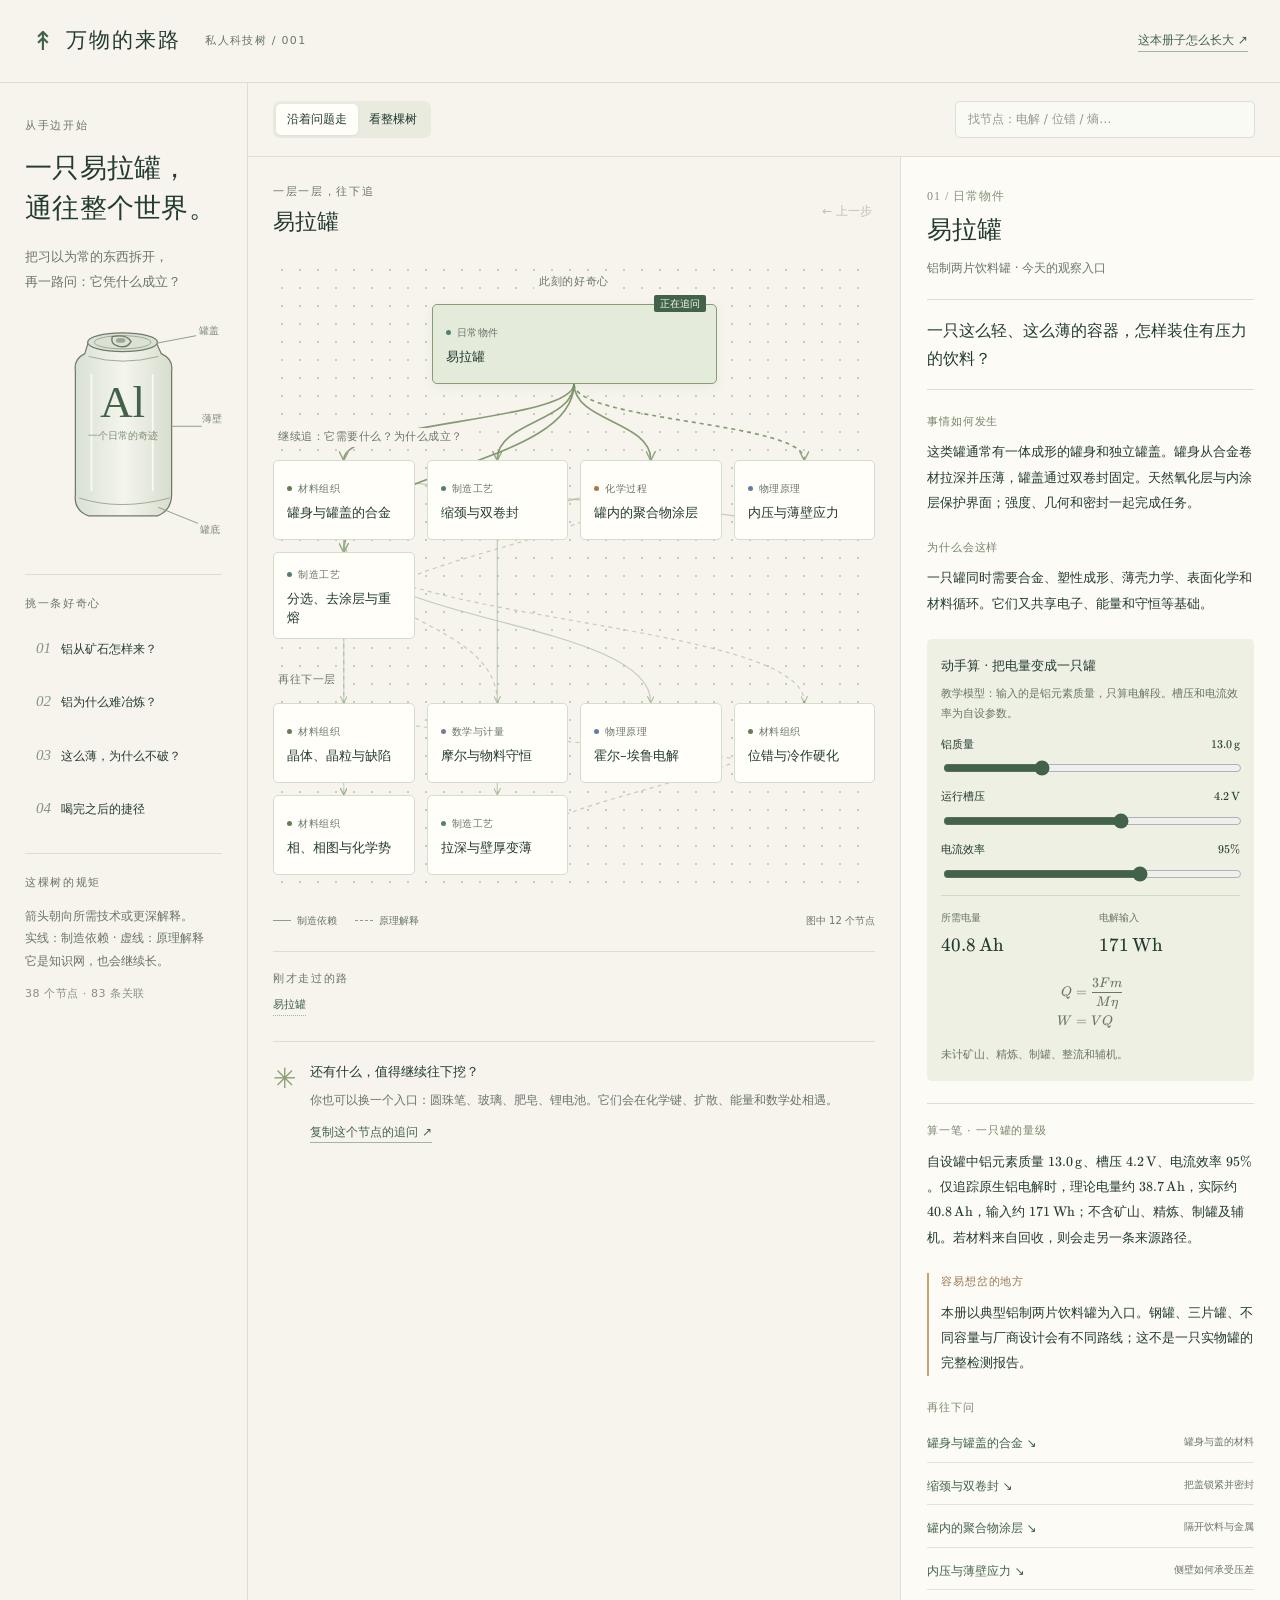
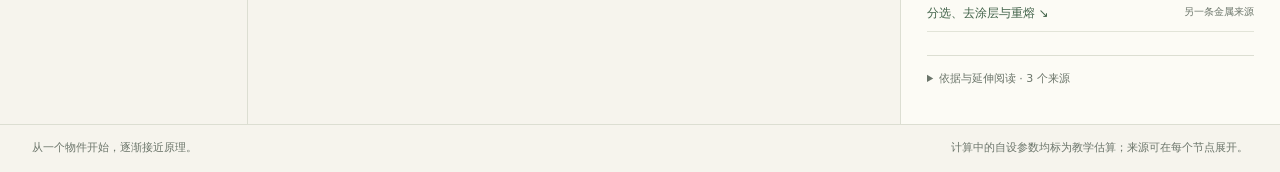
==== index.html @ 83f5f7fc "init" ====
<!doctype html>
<html lang="zh-CN">
<head>
  <meta charset="utf-8">
  <meta name="viewport" content="width=device-width, initial-scale=1">
  <meta name="description" content="从易拉罐一路追问到矿物、材料、能量和数学的私人科技树。">
  <title>万物的来路 · 易拉罐</title>
  <link rel="stylesheet" href="vendor/katex/katex.min.css">
  <link rel="stylesheet" href="style.css?v=latex-1">
  <script defer src="vendor/katex/katex.min.js"></script>
  <script defer src="vendor/katex/contrib/mhchem.min.js"></script>
  <script defer src="vendor/katex/contrib/auto-render.min.js"></script>
  <script defer src="knowledge.js?v=latex-1"></script>
  <script defer src="app.js?v=latex-1"></script>
</head>
<body>
  <header class="masthead">
    <div><span class="brand-mark" aria-hidden="true">↟</span><span class="brand">万物的来路</span><span class="edition">私人科技树 / 001</span></div>
    <a href="README.md" target="_blank" class="text-link">这本册子怎么长大 ↗</a>
  </header>
  <main class="workspace">
    <aside class="rail">
      <p class="eyebrow">从手边开始</p>
      <h1>一只易拉罐，<br>通往整个世界。</h1>
      <p class="intro">把习以为常的东西拆开，<br>再一路问：它凭什么成立？</p>
      <div class="specimen">
        <svg viewBox="0 0 230 245" role="img" aria-label="铝制易拉罐示意：罐盖、变薄罐壁和一体罐底">
          <defs><linearGradient id="metal" x1="0" x2="1"><stop offset="0" stop-color="#d9e0d4"/><stop offset=".5" stop-color="#f4f5ed"/><stop offset="1" stop-color="#d7ddcf"/></linearGradient></defs>
          <path d="M64 59 Q62 47 74 41 L78 28 L149 28 L155 41 Q168 47 166 59 L166 190 Q166 207 151 213 L78 213 Q62 207 64 190Z" fill="url(#metal)" stroke="#6f7b69" stroke-width="1.3"/>
          <ellipse cx="114" cy="29" rx="37" ry="10" fill="#dbe1d5" stroke="#6f7b69" stroke-width="1.3"/>
          <ellipse cx="114" cy="29" rx="30" ry="7" fill="none" stroke="#9ca693"/>
          <path d="M103 23 Q118 20 123 28 Q119 36 109 33 Q101 31 103 23Z" fill="none" stroke="#6f7b69" stroke-width="1.5"/>
          <ellipse cx="112" cy="27" rx="5" ry="2.5" fill="#9ca693"/>
          <path d="M68 194 Q111 208 164 194 M78 44 Q114 54 152 44" fill="none" stroke="#9ca693"/>
          <path d="M81 63 L81 187 M146 63 L146 187" stroke="#f8f9f1" stroke-width="2"/>
          <text x="114" y="108" text-anchor="middle" class="can-word">Al</text>
          <text x="114" y="131" text-anchor="middle" class="can-caption">一个日常的奇迹</text>
          <path d="M150 30 L192 22 M165 118 L198 118 M152 204 L194 221" stroke="#8e9788" stroke-width="1"/>
          <text x="195" y="20" class="can-label">罐盖</text><text x="198" y="113" class="can-label">薄壁</text><text x="196" y="231" class="can-label">罐底</text>
        </svg>
      </div>
      <div class="rail-section"><p class="eyebrow">挑一条好奇心</p><nav id="routes" aria-label="探索路径"></nav></div>
      <div class="rail-section"><p class="eyebrow">这棵树的规矩</p><p class="small">箭头朝向所需技术或更深解释。<br>实线：制造依赖 · 虚线：原理解释<br>它是知识网，也会继续长。</p><div class="tree-count" id="tree-count"></div></div>
    </aside>
    <section class="exploration" aria-label="知识图与节点内容">
      <div class="explore-bar">
        <div class="view-switch" role="group" aria-label="图的范围"><button type="button" id="focus-view" aria-pressed="true">沿着问题走</button><button type="button" id="atlas-view" aria-pressed="false">看整棵树</button></div>
        <div class="search-wrap"><label class="sr-only" for="search">找一个节点</label><input id="search" type="search" placeholder="找节点：电解 / 位错 / 熵…" autocomplete="off"><div id="search-results" hidden></div></div>
      </div>
      <div class="content-split">
        <div class="map-panel">
          <div class="map-title"><div><p class="eyebrow" id="map-kicker">一层一层，往下追</p><h2 id="map-title">易拉罐的来路</h2></div><button type="button" class="quiet-button" id="back" disabled>← 上一步</button></div>
          <div class="graph-scroll"><div id="graph"><svg id="edges" aria-hidden="true"></svg><div id="node-layout"></div></div></div>
          <div class="map-foot"><span><i class="key-line"></i>制造依赖</span><span><i class="key-line dashed"></i>原理解释</span><span id="map-count"></span></div>
          <div class="trail-panel"><p class="eyebrow">刚才走过的路</p><div id="trail"></div></div>
          <div class="question-seed"><span class="seed-symbol" aria-hidden="true">✳</span><div><p>还有什么，值得继续往下挖？</p><p class="small" id="frontier-text">比如：赤泥怎样处理？涂层如何固化？拉环为什么能沿刻痕打开？</p><button type="button" class="text-link" id="copy-question">复制这个节点的追问 ↗</button></div></div>
        </div>
        <article id="detail" class="detail-panel" aria-label="选中节点的原理与计算" aria-live="polite"></article>
      </div>
    </section>
  </main>
  <footer>从一个物件开始，逐渐接近原理。 <span>计算中的自设参数均标为教学估算；来源可在每个节点展开。</span></footer>
</body>
</html>
---- style.css ----
:root{color-scheme:light;--paper:#f6f4ed;--ink:#243b31;--secondary:#6b756a;--line:#dcded2;--surface:#fffef9;--green:#42634a;--orange:#ba5d35;--chemistry:#aa7942;--materials:#687b54;--making:#537f78;--physics:#637da5;--energy:#b06f39;--math:#8b729b}
*{box-sizing:border-box}body{margin:0;background:var(--paper);color:var(--ink);font:14px/1.7 "Microsoft YaHei","PingFang SC",system-ui,sans-serif}button,input{font:inherit}button,a,input{ -webkit-tap-highlight-color:transparent}button{cursor:pointer;color:inherit}button:focus-visible,a:focus-visible,input:focus-visible{outline:2px solid var(--orange);outline-offset:4px}button{border:0}a{color:inherit}button:disabled{opacity:.4;cursor:default}[hidden]{display:none!important}h1,h2,h3,p{margin:0}h1,h2,.brand{font-family:"Noto Serif SC","Songti SC",SimSun,serif}h1{font-size:27px;font-weight:400;line-height:1.5;letter-spacing:.01em}h2{font-size:22px;font-weight:400;line-height:1.6}h3{font-size:15px;font-weight:500}.masthead{display:flex;align-items:center;justify-content:space-between;padding:19px 32px;border-bottom:1px solid var(--line);gap:15px}.masthead>div{display:flex;align-items:center;gap:12px}.brand-mark{font-size:26px;color:var(--green)}.brand{font-size:21px;letter-spacing:.1em}.edition{font-size:11px;color:var(--secondary);margin-left:12px;letter-spacing:.12em}.text-link{background:none;padding:0;text-decoration:none;color:var(--green);font-size:12px;border-bottom:1px solid #a5b3a2;width:fit-content}.workspace{display:grid;grid-template-columns:248px minmax(0,1fr);min-height:calc(100vh - 112px)}.rail{padding:34px 25px;border-right:1px solid var(--line)}.eyebrow{font-size:11px;letter-spacing:.15em;color:var(--secondary);margin-bottom:12px}.intro{color:var(--secondary);font-size:13px;margin-top:16px;line-height:1.9}.specimen{margin:14px -10px 18px}.specimen svg{display:block;width:100%;height:245px}.can-word{fill:var(--green);font:48px Georgia,serif}.can-caption{fill:#7f8d77;font:11px "Microsoft YaHei",sans-serif}.can-label{fill:#7f8977;font:11px "Microsoft YaHei",sans-serif}.rail-section{border-top:1px solid var(--line);padding-top:20px;margin-top:21px}#routes{display:flex;flex-direction:column;gap:8px}#routes button{display:block;text-align:left;background:transparent;padding:9px 10px;border-radius:5px;width:100%;border:1px solid transparent;font-size:12px}#routes button.active{background:#e4e9dc;border-color:#d2dac9}#routes button:hover{background:#eaece1}.route-index{font-family:Georgia,serif;font-style:italic;color:#889480;margin-right:10px;font-size:15px}.small{font-size:12px;line-height:1.9;color:var(--secondary)}.tree-count{font-size:11px;color:#899080;letter-spacing:.05em;margin-top:12px}.exploration{min-width:0}.explore-bar{display:flex;align-items:center;justify-content:space-between;gap:18px;padding:18px 25px;border-bottom:1px solid var(--line)}.view-switch{display:flex;padding:3px;background:#e9ebdf;border-radius:7px;white-space:nowrap}.view-switch button{background:transparent;padding:5px 11px;font-size:12px;border-radius:5px}.view-switch button[aria-pressed=true]{background:var(--surface);box-shadow:0 1px 3px #243b3110}.search-wrap{position:relative;width:min(300px,50%)}#search{width:100%;border:1px solid var(--line);border-radius:5px;background:#fafaf4;padding:7px 12px;color:var(--ink);font-size:12px}#search::placeholder{color:#94998d}#search-results{position:absolute;top:44px;right:0;left:0;background:var(--surface);border:1px solid var(--line);padding:6px;z-index:4;box-shadow:0 6px 24px #243b3115;border-radius:5px;max-height:330px;overflow:auto}#search-results button{display:block;text-align:left;width:100%;padding:7px;background:transparent;border-radius:3px;font-size:12px}#search-results button:hover{background:#e9ecdf}.content-split{display:grid;grid-template-columns:minmax(0,1fr) 380px;align-items:start}.map-panel{padding:26px 25px;min-width:0}.map-title{display:flex;justify-content:space-between;align-items:center;gap:12px;margin-bottom:22px}.map-title .eyebrow{margin-bottom:3px}.quiet-button{background:transparent;color:var(--secondary);font-size:12px;padding:3px;white-space:nowrap}.graph-scroll{overflow-x:auto}#graph{position:relative;min-height:480px;padding:4px 0 22px;background-image:radial-gradient(#c6cdba 1px,transparent 1px);background-size:18px 18px}#edges{position:absolute;inset:0;width:100%;height:100%;pointer-events:none;overflow:visible}#node-layout{position:relative;z-index:1}.graph-band{margin:0 0 44px}.band-label{display:block;color:var(--secondary);font-size:11px;letter-spacing:.05em;margin-bottom:13px;background:var(--paper);width:fit-content;padding:0 5px}.band-nodes{display:grid;grid-template-columns:repeat(auto-fit,minmax(140px,1fr));gap:12px;align-items:stretch}.graph-node{position:relative;background:var(--surface);border:1px solid #d5ddcc;border-radius:5px;min-height:80px;padding:13px 13px 10px;text-align:left;max-width:100%;transition:background .15s,border-color .15s}.graph-node:hover{border-color:#8da283;background:#f4f7ec}.graph-node .node-kind{display:flex;gap:6px;align-items:center;font-size:10px;color:var(--secondary);letter-spacing:.05em;margin-bottom:6px}.category-dot{display:inline-block;width:5px;height:5px;border-radius:50%;background:var(--category)}.graph-node strong{font-weight:500;font-size:13px;line-height:1.5;display:block;overflow-wrap:anywhere}.graph-node.selected{background:#e4ebdb;border-color:#879d74;box-shadow:0 3px 12px #45644810}.graph-node.selected:after{content:"正在追问";position:absolute;top:-10px;right:10px;background:var(--green);color:#fafcf4;font-size:10px;padding:0 6px;border-radius:2px}.current-band .band-nodes{max-width:285px;margin:0 auto}.current-band .band-label{text-align:center;margin:0 auto 12px}.current-band{margin-top:8px;margin-bottom:44px}.next-band{margin-bottom:32px}.graph-band:last-child{margin-bottom:0}.atlas-grid{display:grid;grid-template-columns:repeat(3,minmax(140px,1fr));gap:22px 12px}.atlas-column{display:flex;flex-direction:column;gap:10px}.atlas-column .band-label{margin:0}.atlas-column .graph-node{min-height:76px}#graph.atlas{min-width:500px}#graph.atlas .graph-node:not(.selected):not(.related){opacity:.53}.edge{fill:none;stroke:#adbba4;stroke-width:1.15;opacity:.7}.edge.explains{stroke-dasharray:4 4}.edge.highlight{stroke:#789165;stroke-width:1.65;opacity:.9}.edge.dim{opacity:.12}.map-foot{display:flex;gap:18px;flex-wrap:wrap;color:var(--secondary);font-size:10px;margin:15px 0 22px;align-items:center}.map-foot>span{display:flex;gap:6px;align-items:center}.map-foot>span:last-child{margin-left:auto}.key-line{height:1px;width:18px;border-top:1px solid #8f9f84;display:inline-block}.key-line.dashed{border-top-style:dashed}.trail-panel{padding-top:18px;border-top:1px solid var(--line)}.trail-panel .eyebrow{margin-bottom:8px}#trail{display:flex;flex-wrap:wrap;gap:6px;align-items:center;font-size:11px}#trail button{background:none;padding:0;color:var(--green);border-bottom:1px dotted #a3b499}#trail .trail-arrow{color:#9bA390}.question-seed{display:flex;gap:14px;margin-top:25px;padding:19px 0 4px;border-top:1px solid var(--line)}.seed-symbol{color:#8d9f75;font-size:28px;line-height:1.25}.question-seed p:first-child{font-size:13px;margin-bottom:6px}.question-seed .text-link{margin-top:10px}.detail-panel{border-left:1px solid var(--line);padding:27px 26px 35px;background:#fcfbf5;min-height:calc(100vh - 154px);min-width:0}.detail-number{font-family:Georgia,serif;font-size:12px;letter-spacing:.08em;color:#86917c}.detail-header{margin-bottom:20px}.detail-header h2{font-size:25px;margin:5px 0 8px;line-height:1.45}.detail-header .subtitle{font-size:12px;color:var(--secondary);line-height:1.9}.detail-question{font-size:16px;line-height:1.7;padding:17px 0;border-top:1px solid var(--line);border-bottom:1px solid var(--line);margin:17px 0 23px}.detail-section{margin-bottom:23px}.detail-section h3{font-size:11px;letter-spacing:.08em;color:#78856e;margin-bottom:8px}.detail-section p{font-size:13px;line-height:1.95;white-space:pre-line;overflow-wrap:anywhere}.equation{padding:13px 12px;background:#eeefe4;border-left:2px solid #93a580;margin-bottom:12px}.formula{font:14px/1.8 Consolas,"Microsoft YaHei",monospace;white-space:pre-wrap;overflow-wrap:anywhere;color:#354d35}.equation .terms{font-size:11px;color:#6b7862;line-height:1.9;margin-top:7px}.equation .scope{font-size:11px;color:#78856e;line-height:1.8;margin-top:6px;border-top:1px solid #d8ddce;padding-top:6px}.example-block{border-top:1px solid var(--line);padding-top:18px}.gotcha{border-left:2px solid #caa170;padding-left:12px}.gotcha h3{color:#9a7652}.deps{display:flex;flex-direction:column;gap:5px}.deps button{display:flex;justify-content:space-between;gap:8px;text-align:left;background:transparent;border-bottom:1px solid #e2e4d8;padding:8px 0;font-size:12px;color:var(--green)}.deps button span:last-child{font-size:10px;color:var(--secondary)}details.sources{font-size:11px;color:var(--secondary);border-top:1px solid var(--line);padding-top:14px}details summary{cursor:pointer}.sources ol{padding-left:19px;margin-bottom:0}.sources a{font-size:11px;text-decoration:none;border-bottom:1px dotted #a3b499}.sources li{margin:8px 0}.calc{background:#edf0e3;border-radius:5px;padding:16px 14px;margin:22px 0}.calc h3{font-size:13px;color:var(--ink);letter-spacing:0}.calc .calc-note{font-size:11px;color:var(--secondary);line-height:1.8;margin:7px 0 12px}.calc label{display:flex;justify-content:space-between;font-size:11px;margin-top:12px;gap:10px}.calc input[type=range]{width:100%;accent-color:var(--green);display:block;margin-top:6px}.calc output{font-variant-numeric:tabular-nums;color:var(--ink)}.calc-result{display:flex;gap:16px;flex-wrap:wrap;border-top:1px solid #d2dac6;margin-top:13px;padding-top:13px}.calc-result>div{flex:1;min-width:90px}.calc-result .label{display:block;font-size:10px;color:var(--secondary)}.calc-result output{font:22px/1.6 Georgia,serif}.calc-result small{font-size:10px;color:var(--secondary)}.calc-caption{margin-top:10px!important;font-size:11px!important;color:var(--secondary)}.sr-only{position:absolute;width:1px;height:1px;overflow:hidden;clip-path:inset(50%)}footer{border-top:1px solid var(--line);padding:14px 32px;font-size:11px;color:var(--secondary);display:flex;justify-content:space-between;gap:15px}
@media(min-width:1600px){.content-split{grid-template-columns:minmax(0,1fr) 430px}.rail{padding:36px}.workspace{grid-template-columns:280px minmax(0,1fr)}.map-panel{padding:30px 38px}.detail-panel{padding:30px 34px}.atlas-grid{grid-template-columns:repeat(4,minmax(140px,1fr))}}
@media(max-width:1180px){.workspace{grid-template-columns:218px minmax(0,1fr)}.rail{padding:28px 20px}h1{font-size:25px}.content-split{grid-template-columns:minmax(0,1fr) 340px}.map-panel{padding:23px 18px}.detail-panel{padding:24px 21px}.band-nodes{grid-template-columns:repeat(auto-fit,minmax(125px,1fr))}.atlas-grid{grid-template-columns:repeat(3,minmax(140px,1fr))}}
@media(max-width:1000px){.workspace{grid-template-columns:205px minmax(0,1fr)}.content-split{grid-template-columns:1fr}.detail-panel{border-left:0;border-top:1px solid var(--line);min-height:0}.graph-scroll{max-height:800px;overflow:auto}#graph{min-height:360px}.detail-header h2{font-size:26px}.specimen svg{height:205px}.rail h1{font-size:23px}.detail-panel{padding:26px}.detail-section p{font-size:14px}.edition{display:none}}
@media(max-width:650px){.masthead{padding:14px 18px}.masthead .text-link{font-size:11px}.brand{font-size:19px}.workspace{display:block}.rail{padding:21px 20px;border-right:0;border-bottom:1px solid var(--line)}.rail>h1{font-size:24px;line-height:1.5;max-width:70%}.rail>h1 br{display:none}.rail>.eyebrow{margin-bottom:6px}.rail .intro{margin-top:7px;max-width:70%;font-size:12px}.intro br{display:none}.specimen{position:absolute;top:81px;right:14px;width:102px;margin:0}.specimen svg{height:150px}.rail .rail-section{margin-top:17px;padding-top:15px}.rail .rail-section:last-child{display:none}.rail-section .eyebrow{margin-bottom:8px}#routes{flex-direction:row;overflow:auto;gap:7px}#routes button{width:auto;white-space:nowrap;padding:7px 10px;border:1px solid var(--line)}.route-index{display:none}.explore-bar{padding:13px 18px;flex-wrap:wrap;gap:12px}.search-wrap{width:100%}.view-switch{width:auto}.map-panel{padding:22px 18px}.map-title h2{font-size:20px}.band-nodes{grid-template-columns:repeat(2,minmax(0,1fr));gap:10px}.graph-node{min-height:82px;padding:12px 10px}.current-band .band-nodes{display:block;max-width:230px}.current-band .graph-node{width:100%}#graph.atlas{min-width:0}.atlas-grid{grid-template-columns:repeat(2,minmax(0,1fr))}.atlas-column .graph-node{min-height:82px}.map-foot{font-size:10px;gap:10px}footer{padding:16px 20px;display:block}footer span{display:block;margin-top:7px}.detail-panel{padding:25px 20px}.graph-scroll{max-height:none}.graph-band{margin-bottom:37px}.current-band{margin-bottom:37px}}
@media(prefers-reduced-motion:reduce){*{scroll-behavior:auto!important;transition:none!important}}
/* 公式保留真实的分数、上下标与积分结构；长式子在自身区域内横向滚动。 */
.formula { font-family: inherit; white-space: normal; overflow-x: auto; overflow-y: hidden; padding: 5px 0; }
.formula .katex-display { margin: .45em 0; text-align: left; }
.formula .katex-display > .katex { text-align: left; }
.detail-panel .katex { font-size: 1.08em; }
.terms .katex, .scope .katex { font-size: 1.15em; }
.calc-caption .katex-display { overflow-x: auto; overflow-y: hidden; margin: 12px 0; padding: 4px 0; }
.calc-result .katex { font-size: .85em; }
.detail-section p > .katex { display: inline-block; max-width: 100%; overflow-x: auto; overflow-y: hidden; vertical-align: middle; padding: 2px 0; }
.formula .katex { font-size: 1.12em; }
.calc-caption .katex { font-size: 1.3em; }
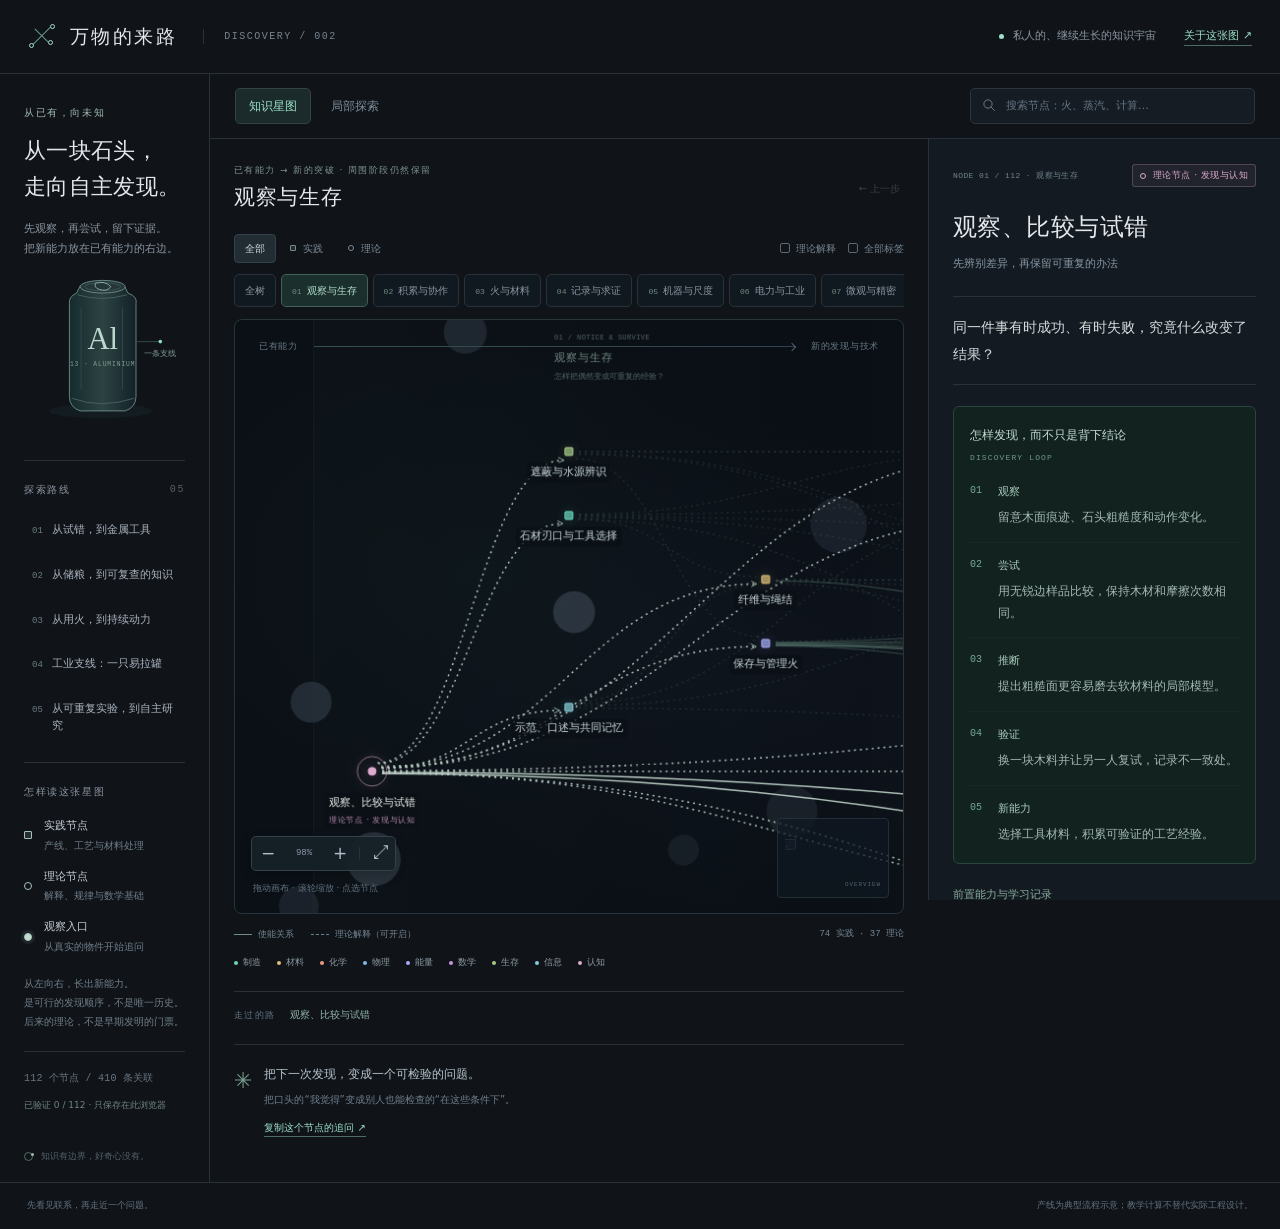
==== commit cca8f3e1: "Build forward discovery tree from primitive skills to autonomous research" ====
--- a/index.html
+++ b/index.html
@@ -3,62 +3,84 @@
 <head>
   <meta charset="utf-8">
   <meta name="viewport" content="width=device-width, initial-scale=1">
-  <meta name="description" content="从易拉罐一路追问到矿物、材料、能量和数学的私人科技树。">
-  <title>万物的来路 · 易拉罐</title>
+  <meta name="description" content="从原始工具出发，向右发展农业、制造、科学、电力、计算与智能。带前置能力和验证环节的可探索科技树。">
+  <meta name="theme-color" content="#101419">
+  <title>万物的来路 · 从石器到自主发现</title>
   <link rel="stylesheet" href="vendor/katex/katex.min.css">
-  <link rel="stylesheet" href="style.css?v=latex-1">
+  <link rel="stylesheet" href="style.css?v=atlas-2">
   <script defer src="vendor/katex/katex.min.js"></script>
   <script defer src="vendor/katex/contrib/mhchem.min.js"></script>
   <script defer src="vendor/katex/contrib/auto-render.min.js"></script>
-  <script defer src="knowledge.js?v=latex-1"></script>
-  <script defer src="app.js?v=latex-1"></script>
+  <script defer src="knowledge.js?v=atlas-2"></script>
+  <script defer src="app.js?v=atlas-2"></script>
 </head>
 <body>
   <header class="masthead">
-    <div><span class="brand-mark" aria-hidden="true">↟</span><span class="brand">万物的来路</span><span class="edition">私人科技树 / 001</span></div>
-    <a href="README.md" target="_blank" class="text-link">这本册子怎么长大 ↗</a>
+    <a class="brand-lockup" href="#observation-test" aria-label="万物的来路，回到观察与试验"><span class="brand-mark" aria-hidden="true"><i></i><i></i><i></i></span><span class="brand">万物的来路</span><span class="edition">DISCOVERY / 002</span></a>
+    <div class="masthead-right"><span class="local-note"><i></i> 私人的、继续生长的知识宇宙</span><a href="README.md" target="_blank" class="text-link">关于这张图 ↗</a></div>
   </header>
   <main class="workspace">
     <aside class="rail">
-      <p class="eyebrow">从手边开始</p>
-      <h1>一只易拉罐，<br>通往整个世界。</h1>
-      <p class="intro">把习以为常的东西拆开，<br>再一路问：它凭什么成立？</p>
-      <div class="specimen">
-        <svg viewBox="0 0 230 245" role="img" aria-label="铝制易拉罐示意：罐盖、变薄罐壁和一体罐底">
-          <defs><linearGradient id="metal" x1="0" x2="1"><stop offset="0" stop-color="#d9e0d4"/><stop offset=".5" stop-color="#f4f5ed"/><stop offset="1" stop-color="#d7ddcf"/></linearGradient></defs>
-          <path d="M64 59 Q62 47 74 41 L78 28 L149 28 L155 41 Q168 47 166 59 L166 190 Q166 207 151 213 L78 213 Q62 207 64 190Z" fill="url(#metal)" stroke="#6f7b69" stroke-width="1.3"/>
-          <ellipse cx="114" cy="29" rx="37" ry="10" fill="#dbe1d5" stroke="#6f7b69" stroke-width="1.3"/>
-          <ellipse cx="114" cy="29" rx="30" ry="7" fill="none" stroke="#9ca693"/>
-          <path d="M103 23 Q118 20 123 28 Q119 36 109 33 Q101 31 103 23Z" fill="none" stroke="#6f7b69" stroke-width="1.5"/>
-          <ellipse cx="112" cy="27" rx="5" ry="2.5" fill="#9ca693"/>
-          <path d="M68 194 Q111 208 164 194 M78 44 Q114 54 152 44" fill="none" stroke="#9ca693"/>
-          <path d="M81 63 L81 187 M146 63 L146 187" stroke="#f8f9f1" stroke-width="2"/>
-          <text x="114" y="108" text-anchor="middle" class="can-word">Al</text>
-          <text x="114" y="131" text-anchor="middle" class="can-caption">一个日常的奇迹</text>
-          <path d="M150 30 L192 22 M165 118 L198 118 M152 204 L194 221" stroke="#8e9788" stroke-width="1"/>
-          <text x="195" y="20" class="can-label">罐盖</text><text x="198" y="113" class="can-label">薄壁</text><text x="196" y="231" class="can-label">罐底</text>
+      <p class="eyebrow">从已有，向未知</p>
+      <h1>从一块石头，<br>走向自主发现。</h1>
+      <p class="intro">先观察，再尝试，留下证据。<br>把新能力放在已有能力的右边。</p>
+      <div class="specimen" aria-hidden="true">
+        <svg viewBox="0 0 190 190">
+          <defs><linearGradient id="metal" x1="0" x2="1"><stop offset="0" stop-color="#162b2d"/><stop offset=".5" stop-color="#2d4242"/><stop offset="1" stop-color="#122127"/></linearGradient></defs>
+          <ellipse cx="91" cy="161" rx="57" ry="8" fill="#65d8be" opacity=".04"/>
+          <path d="M56 42 Q55 34 64 30 L68 22 L117 22 L121 30 Q132 34 130 42 L130 145 Q130 157 118 161 L68 161 Q56 157 56 145Z" fill="url(#metal)" stroke="#7a9b96" stroke-width=".9"/>
+          <ellipse cx="93" cy="23" rx="25" ry="7" fill="#243638" stroke="#7a9b96" stroke-width=".9"/>
+          <ellipse cx="93" cy="23" rx="20" ry="4.5" fill="none" stroke="#496563" stroke-width=".7"/>
+          <path d="M85 19 Q96 16 102 23 Q98 29 89 26 Q83 24 85 19Z" fill="none" stroke="#90b4ac"/>
+          <path d="M59 147 Q91 159 128 147 M65 32 Q92 40 120 32" fill="none" stroke="#496563"/>
+          <path d="M69 46 L69 137 M115 46 L115 137" stroke="#5b7874" stroke-width=".7" opacity=".5"/>
+          <text x="93" y="92" text-anchor="middle" class="can-word">Al</text>
+          <text x="93" y="111" text-anchor="middle" class="can-caption">13 · ALUMINIUM</text>
+          <path d="M131 84 H155" stroke="#496563" stroke-width=".7"/><circle cx="157" cy="84" r="2" fill="#8ce3c4"/>
+          <text x="157" y="100" text-anchor="middle" class="can-label">一条支线</text>
         </svg>
       </div>
-      <div class="rail-section"><p class="eyebrow">挑一条好奇心</p><nav id="routes" aria-label="探索路径"></nav></div>
-      <div class="rail-section"><p class="eyebrow">这棵树的规矩</p><p class="small">箭头朝向所需技术或更深解释。<br>实线：制造依赖 · 虚线：原理解释<br>它是知识网，也会继续长。</p><div class="tree-count" id="tree-count"></div></div>
+      <div class="rail-section"><p class="eyebrow">探索路线 <span id="route-count"></span></p><nav id="routes" aria-label="探索路径"></nav></div>
+      <div class="rail-section reading-guide">
+        <p class="eyebrow">怎样读这张星图</p>
+        <div class="guide-item"><i class="legend-shape practice"></i><div><strong>实践节点</strong><span>产线、工艺与材料处理</span></div></div>
+        <div class="guide-item"><i class="legend-shape theory"></i><div><strong>理论节点</strong><span>解释、规律与数学基础</span></div></div>
+        <div class="guide-item"><i class="legend-shape object"></i><div><strong>观察入口</strong><span>从真实的物件开始追问</span></div></div>
+        <p class="small direction-note">从左向右，长出新能力。<br>是可行的发现顺序，不是唯一历史。<br>后来的理论，不是早期发明的门票。</p>
+      </div>
+      <div class="tree-count" id="tree-count"></div>
+      <div class="progress-count" id="progress-count"></div>
+      <div class="rail-bottom"><span class="tiny-orbit"></span><span>知识有边界，好奇心没有。</span></div>
     </aside>
-    <section class="exploration" aria-label="知识图与节点内容">
+    <section class="exploration" aria-label="知识星图与节点内容">
       <div class="explore-bar">
-        <div class="view-switch" role="group" aria-label="图的范围"><button type="button" id="focus-view" aria-pressed="true">沿着问题走</button><button type="button" id="atlas-view" aria-pressed="false">看整棵树</button></div>
-        <div class="search-wrap"><label class="sr-only" for="search">找一个节点</label><input id="search" type="search" placeholder="找节点：电解 / 位错 / 熵…" autocomplete="off"><div id="search-results" hidden></div></div>
+        <div class="view-switch" role="group" aria-label="图的范围"><button type="button" id="atlas-view" aria-pressed="true">知识星图</button><button type="button" id="focus-view" aria-pressed="false">局部探索</button></div>
+        <div class="search-wrap"><svg viewBox="0 0 20 20" aria-hidden="true"><circle cx="8" cy="8" r="5.5"/><path d="m12 12 5 5"/></svg><label class="sr-only" for="search">找一个节点</label><input id="search" type="search" placeholder="搜索节点：火、蒸汽、计算…" autocomplete="off"><div id="search-results" hidden></div></div>
       </div>
       <div class="content-split">
         <div class="map-panel">
-          <div class="map-title"><div><p class="eyebrow" id="map-kicker">一层一层，往下追</p><h2 id="map-title">易拉罐的来路</h2></div><button type="button" class="quiet-button" id="back" disabled>← 上一步</button></div>
-          <div class="graph-scroll"><div id="graph"><svg id="edges" aria-hidden="true"></svg><div id="node-layout"></div></div></div>
-          <div class="map-foot"><span><i class="key-line"></i>制造依赖</span><span><i class="key-line dashed"></i>原理解释</span><span id="map-count"></span></div>
-          <div class="trail-panel"><p class="eyebrow">刚才走过的路</p><div id="trail"></div></div>
-          <div class="question-seed"><span class="seed-symbol" aria-hidden="true">✳</span><div><p>还有什么，值得继续往下挖？</p><p class="small" id="frontier-text">比如：赤泥怎样处理？涂层如何固化？拉环为什么能沿刻痕打开？</p><button type="button" class="text-link" id="copy-question">复制这个节点的追问 ↗</button></div></div>
+          <div class="map-title"><div><p class="eyebrow" id="map-kicker">新能力向右展开</p><h2 id="map-title">从原始能力，到自主发现</h2></div><button type="button" class="quiet-button" id="back" disabled>← 上一步</button></div>
+          <div class="map-toolbar">
+            <div class="type-switch" role="group" aria-label="按节点性质高亮"><button data-filter="all" aria-pressed="true">全部</button><button data-filter="practice" aria-pressed="false"><i class="legend-shape practice"></i>实践</button><button data-filter="theory" aria-pressed="false"><i class="legend-shape theory"></i>理论</button></div>
+            <div class="map-toggles"><button class="label-toggle" id="toggle-explanations" aria-pressed="false">理论解释</button><button class="label-toggle" id="toggle-labels" aria-pressed="false">全部标签</button></div>
+          </div>
+          <nav id="stage-nav" class="stage-nav" aria-label="探索科技树的不同阶段"></nav>
+          <div id="graph" tabindex="0" aria-label="从左向右的知识星图，可拖动与缩放，使用 Tab 选择节点">
+            <div class="map-axis" aria-hidden="true"><span>已有能力</span><span class="axis-line"></span><span>新的发现与技术</span></div>
+            <div id="universe"><svg id="starfield" aria-hidden="true"></svg><div id="regions" aria-hidden="true"></div><svg id="edges" aria-hidden="true"></svg><div id="node-layout"></div></div>
+            <div class="canvas-hint" id="canvas-hint">拖动画布 · 滚轮缩放 · 点选节点</div>
+            <div class="map-controls" role="group" aria-label="星图缩放"><button id="zoom-out" aria-label="缩小">−</button><output id="zoom-value">100%</output><button id="zoom-in" aria-label="放大">+</button><span></span><button id="fit-map" aria-label="适配全图" title="适配全图">⤢</button></div>
+            <div class="minimap" aria-label="星图导航"><svg id="minimap" role="img" aria-label="全图位置预览"></svg><span>OVERVIEW</span></div>
+          </div>
+          <div class="map-foot"><span><i class="key-line"></i>使能关系</span><span><i class="key-line dashed"></i>理论解释（可开启）</span><span id="map-count"></span></div>
+          <div class="domain-legend" aria-label="颜色表示学科"><span style="--domain:var(--making)"><i></i>制造</span><span style="--domain:var(--materials)"><i></i>材料</span><span style="--domain:var(--chemistry)"><i></i>化学</span><span style="--domain:var(--physics)"><i></i>物理</span><span style="--domain:var(--energy)"><i></i>能量</span><span style="--domain:var(--math)"><i></i>数学</span><span style="--domain:var(--life)"><i></i>生存</span><span style="--domain:var(--information)"><i></i>信息</span><span style="--domain:var(--cognition)"><i></i>认知</span></div>
+          <div class="trail-panel"><p class="eyebrow">走过的路</p><div id="trail"></div></div>
+          <div class="question-seed"><span class="seed-symbol" aria-hidden="true">✳</span><div><p>把下一次发现，变成一个可检验的问题。</p><p class="small" id="frontier-text"></p><button type="button" class="text-link" id="copy-question">复制这个节点的追问 ↗</button></div></div>
         </div>
-        <article id="detail" class="detail-panel" aria-label="选中节点的原理与计算" aria-live="polite"></article>
+        <article id="detail" class="detail-panel" aria-label="选中节点的工艺或理论与计算" aria-live="polite"></article>
       </div>
     </section>
   </main>
-  <footer>从一个物件开始，逐渐接近原理。 <span>计算中的自设参数均标为教学估算；来源可在每个节点展开。</span></footer>
+  <footer><span>先看见联系，再走近一个问题。</span><span>产线为典型流程示意；教学计算不替代实际工程设计。</span></footer>
 </body>
 </html>
--- a/style.css
+++ b/style.css
@@ -1,18 +1,54 @@
-:root{color-scheme:light;--paper:#f6f4ed;--ink:#243b31;--secondary:#6b756a;--line:#dcded2;--surface:#fffef9;--green:#42634a;--orange:#ba5d35;--chemistry:#aa7942;--materials:#687b54;--making:#537f78;--physics:#637da5;--energy:#b06f39;--math:#8b729b}
-*{box-sizing:border-box}body{margin:0;background:var(--paper);color:var(--ink);font:14px/1.7 "Microsoft YaHei","PingFang SC",system-ui,sans-serif}button,input{font:inherit}button,a,input{ -webkit-tap-highlight-color:transparent}button{cursor:pointer;color:inherit}button:focus-visible,a:focus-visible,input:focus-visible{outline:2px solid var(--orange);outline-offset:4px}button{border:0}a{color:inherit}button:disabled{opacity:.4;cursor:default}[hidden]{display:none!important}h1,h2,h3,p{margin:0}h1,h2,.brand{font-family:"Noto Serif SC","Songti SC",SimSun,serif}h1{font-size:27px;font-weight:400;line-height:1.5;letter-spacing:.01em}h2{font-size:22px;font-weight:400;line-height:1.6}h3{font-size:15px;font-weight:500}.masthead{display:flex;align-items:center;justify-content:space-between;padding:19px 32px;border-bottom:1px solid var(--line);gap:15px}.masthead>div{display:flex;align-items:center;gap:12px}.brand-mark{font-size:26px;color:var(--green)}.brand{font-size:21px;letter-spacing:.1em}.edition{font-size:11px;color:var(--secondary);margin-left:12px;letter-spacing:.12em}.text-link{background:none;padding:0;text-decoration:none;color:var(--green);font-size:12px;border-bottom:1px solid #a5b3a2;width:fit-content}.workspace{display:grid;grid-template-columns:248px minmax(0,1fr);min-height:calc(100vh - 112px)}.rail{padding:34px 25px;border-right:1px solid var(--line)}.eyebrow{font-size:11px;letter-spacing:.15em;color:var(--secondary);margin-bottom:12px}.intro{color:var(--secondary);font-size:13px;margin-top:16px;line-height:1.9}.specimen{margin:14px -10px 18px}.specimen svg{display:block;width:100%;height:245px}.can-word{fill:var(--green);font:48px Georgia,serif}.can-caption{fill:#7f8d77;font:11px "Microsoft YaHei",sans-serif}.can-label{fill:#7f8977;font:11px "Microsoft YaHei",sans-serif}.rail-section{border-top:1px solid var(--line);padding-top:20px;margin-top:21px}#routes{display:flex;flex-direction:column;gap:8px}#routes button{display:block;text-align:left;background:transparent;padding:9px 10px;border-radius:5px;width:100%;border:1px solid transparent;font-size:12px}#routes button.active{background:#e4e9dc;border-color:#d2dac9}#routes button:hover{background:#eaece1}.route-index{font-family:Georgia,serif;font-style:italic;color:#889480;margin-right:10px;font-size:15px}.small{font-size:12px;line-height:1.9;color:var(--secondary)}.tree-count{font-size:11px;color:#899080;letter-spacing:.05em;margin-top:12px}.exploration{min-width:0}.explore-bar{display:flex;align-items:center;justify-content:space-between;gap:18px;padding:18px 25px;border-bottom:1px solid var(--line)}.view-switch{display:flex;padding:3px;background:#e9ebdf;border-radius:7px;white-space:nowrap}.view-switch button{background:transparent;padding:5px 11px;font-size:12px;border-radius:5px}.view-switch button[aria-pressed=true]{background:var(--surface);box-shadow:0 1px 3px #243b3110}.search-wrap{position:relative;width:min(300px,50%)}#search{width:100%;border:1px solid var(--line);border-radius:5px;background:#fafaf4;padding:7px 12px;color:var(--ink);font-size:12px}#search::placeholder{color:#94998d}#search-results{position:absolute;top:44px;right:0;left:0;background:var(--surface);border:1px solid var(--line);padding:6px;z-index:4;box-shadow:0 6px 24px #243b3115;border-radius:5px;max-height:330px;overflow:auto}#search-results button{display:block;text-align:left;width:100%;padding:7px;background:transparent;border-radius:3px;font-size:12px}#search-results button:hover{background:#e9ecdf}.content-split{display:grid;grid-template-columns:minmax(0,1fr) 380px;align-items:start}.map-panel{padding:26px 25px;min-width:0}.map-title{display:flex;justify-content:space-between;align-items:center;gap:12px;margin-bottom:22px}.map-title .eyebrow{margin-bottom:3px}.quiet-button{background:transparent;color:var(--secondary);font-size:12px;padding:3px;white-space:nowrap}.graph-scroll{overflow-x:auto}#graph{position:relative;min-height:480px;padding:4px 0 22px;background-image:radial-gradient(#c6cdba 1px,transparent 1px);background-size:18px 18px}#edges{position:absolute;inset:0;width:100%;height:100%;pointer-events:none;overflow:visible}#node-layout{position:relative;z-index:1}.graph-band{margin:0 0 44px}.band-label{display:block;color:var(--secondary);font-size:11px;letter-spacing:.05em;margin-bottom:13px;background:var(--paper);width:fit-content;padding:0 5px}.band-nodes{display:grid;grid-template-columns:repeat(auto-fit,minmax(140px,1fr));gap:12px;align-items:stretch}.graph-node{position:relative;background:var(--surface);border:1px solid #d5ddcc;border-radius:5px;min-height:80px;padding:13px 13px 10px;text-align:left;max-width:100%;transition:background .15s,border-color .15s}.graph-node:hover{border-color:#8da283;background:#f4f7ec}.graph-node .node-kind{display:flex;gap:6px;align-items:center;font-size:10px;color:var(--secondary);letter-spacing:.05em;margin-bottom:6px}.category-dot{display:inline-block;width:5px;height:5px;border-radius:50%;background:var(--category)}.graph-node strong{font-weight:500;font-size:13px;line-height:1.5;display:block;overflow-wrap:anywhere}.graph-node.selected{background:#e4ebdb;border-color:#879d74;box-shadow:0 3px 12px #45644810}.graph-node.selected:after{content:"正在追问";position:absolute;top:-10px;right:10px;background:var(--green);color:#fafcf4;font-size:10px;padding:0 6px;border-radius:2px}.current-band .band-nodes{max-width:285px;margin:0 auto}.current-band .band-label{text-align:center;margin:0 auto 12px}.current-band{margin-top:8px;margin-bottom:44px}.next-band{margin-bottom:32px}.graph-band:last-child{margin-bottom:0}.atlas-grid{display:grid;grid-template-columns:repeat(3,minmax(140px,1fr));gap:22px 12px}.atlas-column{display:flex;flex-direction:column;gap:10px}.atlas-column .band-label{margin:0}.atlas-column .graph-node{min-height:76px}#graph.atlas{min-width:500px}#graph.atlas .graph-node:not(.selected):not(.related){opacity:.53}.edge{fill:none;stroke:#adbba4;stroke-width:1.15;opacity:.7}.edge.explains{stroke-dasharray:4 4}.edge.highlight{stroke:#789165;stroke-width:1.65;opacity:.9}.edge.dim{opacity:.12}.map-foot{display:flex;gap:18px;flex-wrap:wrap;color:var(--secondary);font-size:10px;margin:15px 0 22px;align-items:center}.map-foot>span{display:flex;gap:6px;align-items:center}.map-foot>span:last-child{margin-left:auto}.key-line{height:1px;width:18px;border-top:1px solid #8f9f84;display:inline-block}.key-line.dashed{border-top-style:dashed}.trail-panel{padding-top:18px;border-top:1px solid var(--line)}.trail-panel .eyebrow{margin-bottom:8px}#trail{display:flex;flex-wrap:wrap;gap:6px;align-items:center;font-size:11px}#trail button{background:none;padding:0;color:var(--green);border-bottom:1px dotted #a3b499}#trail .trail-arrow{color:#9bA390}.question-seed{display:flex;gap:14px;margin-top:25px;padding:19px 0 4px;border-top:1px solid var(--line)}.seed-symbol{color:#8d9f75;font-size:28px;line-height:1.25}.question-seed p:first-child{font-size:13px;margin-bottom:6px}.question-seed .text-link{margin-top:10px}.detail-panel{border-left:1px solid var(--line);padding:27px 26px 35px;background:#fcfbf5;min-height:calc(100vh - 154px);min-width:0}.detail-number{font-family:Georgia,serif;font-size:12px;letter-spacing:.08em;color:#86917c}.detail-header{margin-bottom:20px}.detail-header h2{font-size:25px;margin:5px 0 8px;line-height:1.45}.detail-header .subtitle{font-size:12px;color:var(--secondary);line-height:1.9}.detail-question{font-size:16px;line-height:1.7;padding:17px 0;border-top:1px solid var(--line);border-bottom:1px solid var(--line);margin:17px 0 23px}.detail-section{margin-bottom:23px}.detail-section h3{font-size:11px;letter-spacing:.08em;color:#78856e;margin-bottom:8px}.detail-section p{font-size:13px;line-height:1.95;white-space:pre-line;overflow-wrap:anywhere}.equation{padding:13px 12px;background:#eeefe4;border-left:2px solid #93a580;margin-bottom:12px}.formula{font:14px/1.8 Consolas,"Microsoft YaHei",monospace;white-space:pre-wrap;overflow-wrap:anywhere;color:#354d35}.equation .terms{font-size:11px;color:#6b7862;line-height:1.9;margin-top:7px}.equation .scope{font-size:11px;color:#78856e;line-height:1.8;margin-top:6px;border-top:1px solid #d8ddce;padding-top:6px}.example-block{border-top:1px solid var(--line);padding-top:18px}.gotcha{border-left:2px solid #caa170;padding-left:12px}.gotcha h3{color:#9a7652}.deps{display:flex;flex-direction:column;gap:5px}.deps button{display:flex;justify-content:space-between;gap:8px;text-align:left;background:transparent;border-bottom:1px solid #e2e4d8;padding:8px 0;font-size:12px;color:var(--green)}.deps button span:last-child{font-size:10px;color:var(--secondary)}details.sources{font-size:11px;color:var(--secondary);border-top:1px solid var(--line);padding-top:14px}details summary{cursor:pointer}.sources ol{padding-left:19px;margin-bottom:0}.sources a{font-size:11px;text-decoration:none;border-bottom:1px dotted #a3b499}.sources li{margin:8px 0}.calc{background:#edf0e3;border-radius:5px;padding:16px 14px;margin:22px 0}.calc h3{font-size:13px;color:var(--ink);letter-spacing:0}.calc .calc-note{font-size:11px;color:var(--secondary);line-height:1.8;margin:7px 0 12px}.calc label{display:flex;justify-content:space-between;font-size:11px;margin-top:12px;gap:10px}.calc input[type=range]{width:100%;accent-color:var(--green);display:block;margin-top:6px}.calc output{font-variant-numeric:tabular-nums;color:var(--ink)}.calc-result{display:flex;gap:16px;flex-wrap:wrap;border-top:1px solid #d2dac6;margin-top:13px;padding-top:13px}.calc-result>div{flex:1;min-width:90px}.calc-result .label{display:block;font-size:10px;color:var(--secondary)}.calc-result output{font:22px/1.6 Georgia,serif}.calc-result small{font-size:10px;color:var(--secondary)}.calc-caption{margin-top:10px!important;font-size:11px!important;color:var(--secondary)}.sr-only{position:absolute;width:1px;height:1px;overflow:hidden;clip-path:inset(50%)}footer{border-top:1px solid var(--line);padding:14px 32px;font-size:11px;color:var(--secondary);display:flex;justify-content:space-between;gap:15px}
-@media(min-width:1600px){.content-split{grid-template-columns:minmax(0,1fr) 430px}.rail{padding:36px}.workspace{grid-template-columns:280px minmax(0,1fr)}.map-panel{padding:30px 38px}.detail-panel{padding:30px 34px}.atlas-grid{grid-template-columns:repeat(4,minmax(140px,1fr))}}
-@media(max-width:1180px){.workspace{grid-template-columns:218px minmax(0,1fr)}.rail{padding:28px 20px}h1{font-size:25px}.content-split{grid-template-columns:minmax(0,1fr) 340px}.map-panel{padding:23px 18px}.detail-panel{padding:24px 21px}.band-nodes{grid-template-columns:repeat(auto-fit,minmax(125px,1fr))}.atlas-grid{grid-template-columns:repeat(3,minmax(140px,1fr))}}
-@media(max-width:1000px){.workspace{grid-template-columns:205px minmax(0,1fr)}.content-split{grid-template-columns:1fr}.detail-panel{border-left:0;border-top:1px solid var(--line);min-height:0}.graph-scroll{max-height:800px;overflow:auto}#graph{min-height:360px}.detail-header h2{font-size:26px}.specimen svg{height:205px}.rail h1{font-size:23px}.detail-panel{padding:26px}.detail-section p{font-size:14px}.edition{display:none}}
-@media(max-width:650px){.masthead{padding:14px 18px}.masthead .text-link{font-size:11px}.brand{font-size:19px}.workspace{display:block}.rail{padding:21px 20px;border-right:0;border-bottom:1px solid var(--line)}.rail>h1{font-size:24px;line-height:1.5;max-width:70%}.rail>h1 br{display:none}.rail>.eyebrow{margin-bottom:6px}.rail .intro{margin-top:7px;max-width:70%;font-size:12px}.intro br{display:none}.specimen{position:absolute;top:81px;right:14px;width:102px;margin:0}.specimen svg{height:150px}.rail .rail-section{margin-top:17px;padding-top:15px}.rail .rail-section:last-child{display:none}.rail-section .eyebrow{margin-bottom:8px}#routes{flex-direction:row;overflow:auto;gap:7px}#routes button{width:auto;white-space:nowrap;padding:7px 10px;border:1px solid var(--line)}.route-index{display:none}.explore-bar{padding:13px 18px;flex-wrap:wrap;gap:12px}.search-wrap{width:100%}.view-switch{width:auto}.map-panel{padding:22px 18px}.map-title h2{font-size:20px}.band-nodes{grid-template-columns:repeat(2,minmax(0,1fr));gap:10px}.graph-node{min-height:82px;padding:12px 10px}.current-band .band-nodes{display:block;max-width:230px}.current-band .graph-node{width:100%}#graph.atlas{min-width:0}.atlas-grid{grid-template-columns:repeat(2,minmax(0,1fr))}.atlas-column .graph-node{min-height:82px}.map-foot{font-size:10px;gap:10px}footer{padding:16px 20px;display:block}footer span{display:block;margin-top:7px}.detail-panel{padding:25px 20px}.graph-scroll{max-height:none}.graph-band{margin-bottom:37px}.current-band{margin-bottom:37px}}
+:root{color-scheme:dark;--paper:#101419;--surface:#141a21;--ink:#e4e8ec;--secondary:#8a949f;--line:#29313b;--green:#9ce2c9;--orange:#e9b876;--making:#66d9bd;--materials:#dfbf79;--chemistry:#ec9984;--physics:#81b8ee;--energy:#a8acfa;--math:#c794df;--object:#e6efea}
+*{box-sizing:border-box}body{margin:0;background:var(--paper);color:var(--ink);font:13px/1.7 "PingFang SC","Microsoft YaHei",system-ui,sans-serif}button,input{font:inherit}button,a,input{-webkit-tap-highlight-color:transparent}button{cursor:pointer;color:inherit;border:0}button:disabled{opacity:.35;cursor:default}button:focus-visible,a:focus-visible,input:focus-visible,#graph:focus-visible{outline:2px solid var(--green);outline-offset:4px}a{color:inherit}h1,h2,h3,p{margin:0}[hidden]{display:none!important}.sr-only{position:absolute;width:1px;height:1px;overflow:hidden;clip-path:inset(50%)}
+.masthead{height:74px;padding:0 28px;display:flex;align-items:center;justify-content:space-between;border-bottom:1px solid var(--line);gap:20px}.brand-lockup{display:flex;align-items:center;gap:13px;text-decoration:none}.brand{font-size:19px;letter-spacing:.13em;font-weight:550}.edition{font:10px/1.5 ui-monospace,SFMono-Regular,Consolas,monospace;color:#76838e;letter-spacing:.15em;margin-left:13px;padding-left:20px;border-left:1px solid var(--line)}.brand-mark{position:relative;width:29px;height:30px;display:block}.brand-mark:before,.brand-mark:after{content:"";position:absolute;width:26px;height:1px;background:#64998c;transform:rotate(-45deg);top:15px;left:0}.brand-mark:after{width:19px;transform:rotate(45deg);left:4px;top:14px}.brand-mark i{position:absolute;width:5px;height:5px;border:1px solid #a7e1cd;border-radius:50%;background:var(--paper);z-index:1}.brand-mark i:first-child{top:3px;right:2px}.brand-mark i:nth-child(2){bottom:3px;left:1px}.brand-mark i:last-child{bottom:6px;right:4px}.masthead-right{display:flex;align-items:center;gap:28px}.local-note{font-size:11px;color:var(--secondary)}.local-note i{display:inline-block;width:5px;height:5px;border-radius:50%;background:var(--green);margin-right:6px}.text-link{background:transparent;color:var(--green);padding:0;width:fit-content;text-decoration:none;font-size:11px;border-bottom:1px solid #4c6c62}.workspace{display:grid;grid-template-columns:210px minmax(0,1fr);min-height:calc(100vh - 121px)}.rail{border-right:1px solid var(--line);padding:30px 24px 18px;display:flex;flex-direction:column;align-items:stretch}.eyebrow{font-size:10px;letter-spacing:.16em;color:var(--secondary);margin-bottom:12px}.rail>.eyebrow{color:#a5baaF}.rail h1{font-family:"Noto Serif SC","Songti SC",SimSun,serif;font-size:22px;font-weight:400;line-height:1.65;letter-spacing:.015em}.intro{font-size:11px;color:var(--secondary);line-height:1.9;margin-top:13px}.specimen{margin:4px -5px 5px}.specimen svg{display:block;width:100%;height:175px}.can-word{fill:#bfd8cf;font:34px Georgia,serif}.can-caption{fill:#839b92;font:7px ui-monospace,monospace;letter-spacing:1px}.can-label{fill:#7f9b94;font:9px system-ui,sans-serif}.rail-section{border-top:1px solid var(--line);padding-top:20px;margin-top:16px}.rail-section .eyebrow{display:flex;justify-content:space-between}.rail-section .eyebrow span{font-family:ui-monospace,monospace;color:#54616c}#routes{display:flex;flex-direction:column;gap:5px}#routes button{width:100%;background:transparent;text-align:left;border:1px solid transparent;border-radius:4px;padding:10px 7px;font-size:11px;color:#a9b2bd;line-height:1.6;display:flex;align-items:baseline;gap:9px}#routes button:hover{background:#1a2529;color:var(--ink)}#routes button.active{background:#1c2d2c;border-color:#354a42;color:var(--green)}.route-index{font:9px/1.5 ui-monospace,Consolas,monospace;color:#697b80}.reading-guide .eyebrow{margin-bottom:17px}.guide-item{display:flex;align-items:center;gap:12px;margin:14px 0}.guide-item strong{font-size:11px;font-weight:400;color:#c6ced7;display:block}.guide-item span{font-size:10px;color:#6e7c88;display:block;margin-top:1px}.legend-shape{display:inline-block;width:8px;height:8px;border:1px solid #a7c2bb;flex-shrink:0}.legend-shape.practice{border-radius:1px;background:#a7c2bb25}.legend-shape.theory{border-radius:50%}.legend-shape.object{border-radius:50%;box-shadow:0 0 0 3px #a7c2bb18;background:#c3dfd1}.small{font-size:11px;line-height:1.9;color:var(--secondary)}.direction-note{margin-top:19px;font-size:10px;color:#717f8a}.tree-count{font:10px/1.8 ui-monospace,Consolas,monospace;letter-spacing:.02em;color:#687580;margin-top:20px;padding-top:18px;border-top:1px solid var(--line)}.rail-bottom{display:flex;gap:8px;align-items:center;font-size:9px;color:#55616b;margin-top:auto;padding-top:36px}.tiny-orbit{width:9px;height:9px;border:1px solid #526d62;border-radius:50%;position:relative}.tiny-orbit:after{content:"";position:absolute;right:-2px;top:0;width:3px;height:3px;background:#9cbdac;border-radius:50%}
+.exploration{min-width:0}.explore-bar{height:65px;padding:0 25px;border-bottom:1px solid var(--line);display:flex;align-items:center;justify-content:space-between;gap:20px}.view-switch{display:flex;gap:6px}.view-switch button{background:transparent;color:#7e8c99;padding:7px 13px;border:1px solid transparent;border-radius:5px;font-size:12px}.view-switch button[aria-pressed=true]{color:var(--green);background:#1b2a2a;border-color:#31443d}.search-wrap{position:relative;width:285px;max-width:45%}.search-wrap>svg{position:absolute;left:12px;top:10px;width:15px;height:15px;fill:none;stroke:#6f7d8b;stroke-width:1.3}#search{width:100%;background:#151c24;border:1px solid #2b3540;color:var(--ink);padding:8px 12px 8px 35px;border-radius:5px;font-size:11px;outline-offset:2px}#search::placeholder{color:#657381}#search-results{position:absolute;top:43px;left:0;right:0;background:#1a222c;border:1px solid #34414c;padding:5px;border-radius:5px;z-index:20;box-shadow:0 12px 30px #0007;max-height:340px;overflow:auto}#search-results button{display:flex;gap:8px;align-items:center;width:100%;padding:9px 8px;background:none;text-align:left;font-size:11px;border-radius:3px}#search-results button:hover{background:#26323b}#search-results .result-type{margin-left:auto;color:#8a9aab;font-size:9px}.content-split{display:grid;grid-template-columns:minmax(0,1fr) 352px;align-items:start}.map-panel{min-width:0;padding:24px 24px 22px}.map-title{display:flex;align-items:center;justify-content:space-between;gap:15px;margin-bottom:20px}.map-title .eyebrow{margin-bottom:4px;font-size:9px;color:#7e918e}.map-title h2{font-size:21px;letter-spacing:.03em;font-weight:450;line-height:1.5}.quiet-button{background:none;color:var(--secondary);font-size:10px;white-space:nowrap;padding:4px}.map-toolbar{display:flex;align-items:center;justify-content:space-between;gap:12px;margin-bottom:13px}.type-switch{display:flex;align-items:center;gap:3px}.type-switch button{display:flex;align-items:center;justify-content:center;gap:7px;padding:5px 10px;background:transparent;color:#7c8996;font-size:10px;border-radius:4px;border:1px solid transparent}.type-switch button[aria-pressed=true]{background:#222c33;color:#d0d9de;border-color:#344049}.type-switch .legend-shape{width:6px;height:6px;border-color:currentColor}.label-toggle{background:none;color:#748390;font-size:10px;padding:5px 0}.label-toggle:before{content:"";display:inline-block;vertical-align:-1px;width:8px;height:8px;border:1px solid #596873;border-radius:2px;margin-right:6px}.label-toggle[aria-pressed=true]{color:var(--green)}.label-toggle[aria-pressed=true]:before{background:#84cdb4;border-color:#84cdb4;box-shadow:inset 0 0 0 2px var(--paper)}
+#graph{position:relative;height:clamp(480px,calc(100vh - 305px),860px);min-height:480px;overflow:hidden;isolation:isolate;background:#0b1016;border:1px solid #28333b;border-radius:8px;cursor:grab;touch-action:none;user-select:none;--zoom:1}#graph.is-dragging{cursor:grabbing}#graph:before{content:"";position:absolute;inset:0;pointer-events:none;background:radial-gradient(ellipse at 35% 42%,#294c4a16,transparent 50%),radial-gradient(ellipse at 80% 60%,#38426617,transparent 52%);z-index:-1}#universe{position:absolute;inset:0 auto auto 0;transform-origin:0 0;will-change:transform}#starfield,#edges,#regions,#node-layout{position:absolute;inset:0;width:100%;height:100%}#starfield,#edges,#regions{pointer-events:none}#node-layout{pointer-events:none}#edges{overflow:visible}.map-axis{position:absolute;inset:19px 24px auto;display:flex;gap:16px;align-items:center;z-index:3;pointer-events:none;color:#667783;font-size:9px;letter-spacing:.08em}.axis-line{height:1px;flex:1;background:linear-gradient(90deg,#345046,#314153)}.axis-line:after{content:"";display:block;width:5px;height:5px;border-right:1px solid #52616b;border-top:1px solid #52616b;transform:rotate(45deg);margin-left:auto;margin-top:-2px}.region-label{position:absolute;font-size:calc(12px / var(--zoom));font-weight:400;letter-spacing:.09em;color:var(--region-color);opacity:.38;white-space:nowrap;transform:translate(-50%,-50%)}.region-label span{display:block;font:calc(8px / var(--zoom))/1.8 ui-monospace,monospace;letter-spacing:.2em;margin-top:3px;opacity:.7}.edge{fill:none;stroke:var(--edge-color,#5b7374);stroke-width:.85;opacity:.35;vector-effect:non-scaling-stroke}.edge.explains{stroke-dasharray:3 5;opacity:.26}.edge.highlight{stroke-width:1.3;opacity:.76}.edge.route-edge{stroke:#a3d9c7;stroke-width:1.5;opacity:.85}.edge.dim{opacity:.065}.edge.type-dim{opacity:.03}.graph-node{position:absolute;width:calc(15px / var(--zoom));height:calc(15px / var(--zoom));padding:0;background:transparent;transform:translate(-50%,-50%);pointer-events:auto;border-radius:50%;z-index:2;--category:var(--green)}.graph-node:before{content:"";position:absolute;inset:calc(-10px / var(--zoom));border-radius:50%;pointer-events:auto}.node-core{display:block;position:absolute;inset:calc(3px / var(--zoom));border:calc(1.3px / var(--zoom)) solid var(--category);border-radius:50%;background:#122027;box-shadow:0 0 calc(10px / var(--zoom)) color-mix(in srgb,var(--category) 20%,transparent);transition:background .15s,box-shadow .15s}.graph-node.practice .node-core{border-radius:calc(1.5px / var(--zoom));background:color-mix(in srgb,var(--category) 70%,#152322);border-width:calc(1px / var(--zoom))}.graph-node.object .node-core{inset:calc(2px / var(--zoom));background:#c5e7d7;box-shadow:0 0 calc(18px / var(--zoom)) #a7dec94d}.graph-node.object:after{content:"";position:absolute;inset:calc(-3px / var(--zoom));border:calc(1px / var(--zoom)) solid #b1d1c452;border-radius:50%;pointer-events:none}.graph-node.selected{z-index:8}.graph-node.selected:after{content:"";position:absolute;inset:calc(-8px / var(--zoom));border:calc(1px / var(--zoom)) solid var(--category);border-radius:50%;opacity:.6;box-shadow:0 0 calc(16px / var(--zoom)) color-mix(in srgb,var(--category) 15%,transparent);pointer-events:none}.graph-node.selected .node-core,.graph-node:hover .node-core,.graph-node:focus-visible .node-core{background:var(--category);box-shadow:0 0 calc(16px / var(--zoom)) color-mix(in srgb,var(--category) 50%,transparent)}.graph-node:hover,.graph-node:focus-visible{z-index:10}.graph-node:focus-visible{outline-width:calc(1.5px / var(--zoom));outline-offset:calc(4px / var(--zoom))}.node-label{position:absolute;top:calc(24px / var(--zoom));left:50%;transform:translateX(-50%);white-space:nowrap;font-size:calc(11px / var(--zoom));line-height:1.6;font-weight:400;color:#a1adb8;background:#0b1016be;padding:calc(1px / var(--zoom)) calc(4px / var(--zoom));border-radius:calc(3px / var(--zoom));text-align:center;pointer-events:auto;max-width:calc(185px / var(--zoom))}.node-label strong{font:inherit}.node-subtitle{display:none;font-size:calc(8px / var(--zoom));letter-spacing:.08em;color:var(--category);margin-top:calc(2px / var(--zoom));opacity:.8}.graph-node.selected .node-subtitle{display:block}.graph-node.selected .node-label{color:#e8f2ed}.graph-node.related .node-label,.graph-node.route-node .node-label{color:#c9d8dc}.graph-node.context-dim .node-core{opacity:.36}.graph-node.context-dim .node-label{opacity:.32}.graph-node.type-dim{opacity:.15}.graph-node.type-dim:hover,.graph-node.type-dim:focus-visible{opacity:.8}.graph-node.label-hidden:not(.selected):not(:hover):not(:focus-visible) .node-label{display:none}.graph-node:hover .node-label,.graph-node:focus-visible .node-label{display:block!important;opacity:1!important;color:var(--ink)}.canvas-hint{position:absolute;left:18px;bottom:17px;color:#61717e;font-size:9px;pointer-events:none}.map-controls{display:flex;align-items:center;gap:3px;position:absolute;left:16px;bottom:42px;background:#172028eF;border:1px solid #35404a;border-radius:5px;padding:3px;box-shadow:0 4px 12px #0003}.map-controls button{width:26px;height:27px;background:transparent;color:#b1bfc9;font-size:17px;line-height:1}.map-controls button:hover{background:#29343e;border-radius:3px}.map-controls output{width:40px;text-align:center;font:9px/1.4 ui-monospace,monospace;color:#8a9aa9}.map-controls>span{height:13px;width:1px;background:var(--line);margin:0 3px}.minimap{position:absolute;right:14px;bottom:15px;width:112px;padding:7px;border:1px solid #28353e;border-radius:4px;background:#111922dc;opacity:.85;cursor:crosshair}.minimap svg{display:block;width:96px;height:51px}.minimap>span{display:block;text-align:right;font:6px/1.6 ui-monospace,monospace;letter-spacing:.15em;color:#5f7382;margin-top:3px}.map-foot{display:flex;align-items:center;gap:17px;font-size:9px;color:#748491;margin-top:13px}.map-foot>span{display:flex;gap:6px;align-items:center}.map-foot>span:last-child{margin-left:auto;font-family:ui-monospace,monospace;white-space:nowrap}.key-line{width:18px;height:1px;border-top:1px solid #718c8b}.key-line.dashed{border-top-style:dashed;border-color:#687e91}.domain-legend{display:flex;flex-wrap:wrap;gap:16px;margin-top:13px;font-size:9px;color:#8d99a3}.domain-legend>span{display:flex;align-items:center;gap:5px}.domain-legend i{display:block;width:4px;height:4px;border-radius:50%;background:var(--domain)}.trail-panel{border-top:1px solid var(--line);margin-top:21px;padding-top:14px;display:flex;align-items:baseline;gap:14px}.trail-panel .eyebrow{font-size:9px;white-space:nowrap;margin:0;color:#5f7380}#trail{display:flex;flex-wrap:wrap;gap:6px;align-items:center;font-size:10px}#trail button{background:none;padding:0;color:#91b3a8}#trail button:hover{color:var(--green)}.trail-arrow{color:#536773;font-size:10px}.question-seed{display:flex;gap:12px;padding-top:19px;margin-top:20px;border-top:1px solid var(--line)}.seed-symbol{color:#759c8c;font-size:22px;line-height:1.5}.question-seed p:first-child{font-size:12px;color:#b7c4cd;margin-bottom:6px}.question-seed .small{font-size:10px;color:#6f7e8c}.question-seed .text-link{margin-top:10px;font-size:10px}
+.detail-panel{position:sticky;top:0;border-left:1px solid var(--line);padding:25px 24px 30px;background:#141a21;max-height:calc(100vh - 139px);min-height:calc(100vh - 139px);overflow:auto;scrollbar-width:thin;scrollbar-color:#35424b transparent;min-width:0}.detail-meta{display:flex;align-items:center;justify-content:space-between;margin-bottom:22px}.detail-number{font:9px/1.5 ui-monospace,monospace;letter-spacing:.13em;color:#6f8490}.node-type-badge{display:flex;align-items:center;gap:7px;width:fit-content;font-size:9px;letter-spacing:.05em;color:var(--node-color,var(--green));border:1px solid color-mix(in srgb,var(--node-color,var(--green)) 25%,transparent);background:color-mix(in srgb,var(--node-color,var(--green)) 7%,transparent);border-radius:3px;padding:3px 7px}.node-type-badge .legend-shape{width:6px;height:6px;border-color:currentColor}.detail-header h2{font-size:24px;font-weight:450;line-height:1.5;margin-bottom:9px;letter-spacing:.02em}.detail-header .subtitle{font-size:11px;line-height:1.9;color:#8797a5}.detail-question{font-size:14px;line-height:1.9;color:#d3dddE;border-top:1px solid var(--line);border-bottom:1px solid var(--line);margin:21px 0;padding:17px 0}.detail-section{margin-bottom:24px}.detail-section h3{font-size:10px;letter-spacing:.12em;color:#87a99e;font-weight:450;margin-bottom:10px}.detail-section p{font-size:12px;color:#b6c1cb;line-height:2;white-space:pre-line;overflow-wrap:anywhere}.production-card{border:1px solid #324341;border-radius:5px;padding:14px;margin:20px 0;background:#182421}.production-card h3{font-size:10px;color:#a9cdbc;font-weight:400;display:flex;justify-content:space-between;gap:10px;margin-bottom:13px}.production-card h3 span{font:8px/1.8 ui-monospace,monospace;color:#658477;letter-spacing:.07em;white-space:nowrap}.production-card ol{list-style:none;margin:0;padding:0 0 0 3px}.production-card li{position:relative;padding:0 0 15px 19px;border-left:1px solid #365448;font-size:11px;color:#b5c9c0;line-height:1.9}.production-card li:before{content:"";position:absolute;left:-3px;top:7px;width:5px;height:5px;background:#8ec7ad;border-radius:1px}.production-card li:last-child{padding-bottom:0;border-left-color:transparent}.production-card li small{display:block;font-size:8px;color:#7b9c8f;letter-spacing:.1em}.production-caption{font-size:9px;color:#648174;margin-top:12px;line-height:1.8}.theory-card{border-left:2px solid var(--node-color,#81b8ee);padding:9px 12px;background:#1c242e;margin:19px 0;font-size:10px;color:#97aabd;line-height:1.9}.equation{background:#1c252d;border-left:2px solid #536f68;padding:13px 12px;margin-bottom:12px}.formula{color:#d4e5db;font-family:inherit;white-space:normal;overflow-x:auto;overflow-y:hidden;padding:5px 0}.formula .katex-display{margin:.4em 0;text-align:left}.formula .katex-display>.katex{text-align:left}.formula .katex{font-size:1.12em}.equation .terms{font-size:10px;color:#899eac;line-height:1.9;margin-top:7px}.equation .scope{font-size:10px;color:#799080;line-height:1.8;margin-top:8px;padding-top:7px;border-top:1px solid #334149}.detail-panel .katex{font-size:1.08em}.terms .katex,.scope .katex{font-size:1.15em}.detail-section p>.katex{display:inline-block;max-width:100%;overflow-x:auto;overflow-y:hidden;vertical-align:middle;padding:2px 0}.example-block{padding-top:17px;border-top:1px solid var(--line)}.gotcha{border-left:2px solid #ac8759;padding-left:12px}.gotcha h3{color:#c1a17a}.deps{display:flex;flex-direction:column;gap:4px}.deps button{display:flex;justify-content:space-between;text-align:left;gap:10px;padding:9px 0;background:none;border-bottom:1px solid #293540;font-size:11px;color:#a4c9ba;line-height:1.7}.deps button span:last-child{font-size:9px;color:#7c8e9d}.deps button:hover{color:#d9f4e7}details.sources{border-top:1px solid var(--line);padding-top:15px;font-size:10px;color:#8396a2}details summary{cursor:pointer}.sources ol{padding-left:17px;margin-bottom:0}.sources li{margin-top:9px}.sources a{text-decoration:none;border-bottom:1px dotted #506d63;color:#96b6aa;font-size:10px;overflow-wrap:anywhere}.calc{border-radius:5px;padding:16px 14px;margin:21px 0;background:#1b2a27;border:1px solid #32453d}.calc h3{font-size:12px;font-weight:400;color:#c4dbce}.calc .calc-note{font-size:10px;color:#8b9f93;line-height:1.9;margin:8px 0 13px}.calc label{display:flex;justify-content:space-between;gap:10px;font-size:10px;color:#b4c6b9;margin-top:13px}.calc input[type=range]{display:block;width:100%;accent-color:#96cdb5;margin-top:7px;height:12px}.calc output{font-variant-numeric:tabular-nums;color:#d5e8db}.calc-result{display:flex;flex-wrap:wrap;gap:15px;border-top:1px solid #354940;margin-top:16px;padding-top:13px}.calc-result>div{flex:1;min-width:90px}.calc-result .label{display:block;font-size:9px;color:#8ea795}.calc-result output{font:22px/1.6 Georgia,serif}.calc-result .katex{font-size:.85em}.calc-caption{margin-top:11px!important;font-size:10px!important;color:#88a18f}.calc-caption .katex-display{overflow-x:auto;overflow-y:hidden;margin:12px 0;padding:4px 0}.calc-caption .katex{font-size:1.3em}footer{display:flex;align-items:center;justify-content:space-between;gap:20px;border-top:1px solid var(--line);padding:15px 27px;font-size:9px;color:#61727f}
+@media(min-width:1700px){.workspace{grid-template-columns:240px minmax(0,1fr)}.rail{padding:35px 30px 25px}.content-split{grid-template-columns:minmax(0,1fr) 390px}.map-panel{padding:29px 31px}.detail-panel{padding:30px}.rail h1{font-size:27px}.specimen svg{height:205px}}
+@media(max-width:1250px){.workspace{grid-template-columns:184px minmax(0,1fr)}.rail{padding:27px 18px 18px}.rail h1{font-size:21px}.content-split{grid-template-columns:minmax(0,1fr) 305px}.map-panel{padding:22px 18px}.detail-panel{padding:23px 19px}.map-foot{gap:10px;font-size:8px}.domain-legend{gap:12px}.map-title h2{font-size:19px}.guide-item{gap:10px}.specimen svg{height:155px}}
+@media(max-width:1050px){.workspace{grid-template-columns:180px minmax(0,1fr)}.content-split{grid-template-columns:1fr}.detail-panel{position:static;max-height:none;min-height:0;border-left:0;border-top:1px solid var(--line);padding:27px;column-count:1}.detail-header h2{font-size:26px}.map-panel{padding:24px}.masthead .local-note{display:none}#graph{height:560px;min-height:450px}.detail-section p{font-size:13px}.detail-panel .production-card{max-width:520px}.detail-panel .calc{max-width:550px}.rail-bottom{margin-top:35px}}
+@media(max-width:650px){.masthead{height:61px;padding:0 18px}.brand{font-size:16px}.edition{font-size:8px;padding-left:11px;margin-left:0;letter-spacing:.08em}.brand-lockup{gap:9px}.brand-mark{transform:scale(.8);width:24px}.masthead-right .text-link{font-size:9px}.workspace{display:block}.rail{position:relative;padding:22px 20px 16px;border-right:0;border-bottom:1px solid var(--line);display:block}.rail>.eyebrow{font-size:9px;margin-bottom:7px}.rail h1{font-size:22px;line-height:1.6;max-width:72%}.intro{font-size:10px;margin-top:8px}.specimen{position:absolute;top:20px;right:17px;width:107px;margin:0}.specimen svg{height:160px}.rail-section{padding-top:14px;margin-top:20px}.rail-section .eyebrow{font-size:9px;margin-bottom:8px}.reading-guide,.rail-bottom,.tree-count{display:none}#routes{flex-direction:row;gap:6px;overflow:auto;margin-right:-20px;padding-right:20px}#routes button{width:auto;white-space:nowrap;padding:7px 10px;border-color:#2d3842;font-size:10px}.route-index{display:none}.explore-bar{height:auto;min-height:65px;padding:14px 18px;gap:12px;flex-wrap:wrap}.search-wrap{width:100%;max-width:100%}.view-switch button{font-size:11px;padding:6px 11px}.map-panel{padding:20px 15px}.map-title{margin-bottom:15px}.map-title h2{font-size:19px}.map-title .eyebrow{font-size:8px}.quiet-button{font-size:9px}.map-toolbar{margin-bottom:12px}#graph{height:490px;min-height:400px}.map-axis{inset:17px 17px auto;font-size:8px;gap:10px}.map-foot{font-size:8px;gap:9px}.map-foot>span:last-child{font-size:8px}.domain-legend{font-size:8px;gap:15px}.canvas-hint{font-size:8px;left:12px;bottom:12px}.map-controls{left:12px;bottom:32px}.minimap{width:86px;right:10px;bottom:10px;padding:5px}.minimap svg{width:74px;height:39px}.minimap>span{font-size:5px}.trail-panel{gap:10px;margin-top:18px}.detail-panel{padding:25px 20px}.detail-section p{font-size:12px}.question-seed{margin-top:16px;padding-top:17px}footer{display:block;padding:16px 20px;font-size:8px}footer span:last-child{display:block;margin-top:5px}}
+@media(max-width:650px){.region-label{font-size:calc(10px / var(--zoom));opacity:.28}.region-label span{display:none}}
 @media(prefers-reduced-motion:reduce){*{scroll-behavior:auto!important;transition:none!important}}
-/* 公式保留真实的分数、上下标与积分结构；长式子在自身区域内横向滚动。 */
-.formula { font-family: inherit; white-space: normal; overflow-x: auto; overflow-y: hidden; padding: 5px 0; }
-.formula .katex-display { margin: .45em 0; text-align: left; }
-.formula .katex-display > .katex { text-align: left; }
-.detail-panel .katex { font-size: 1.08em; }
-.terms .katex, .scope .katex { font-size: 1.15em; }
-.calc-caption .katex-display { overflow-x: auto; overflow-y: hidden; margin: 12px 0; padding: 4px 0; }
-.calc-result .katex { font-size: .85em; }
-.detail-section p > .katex { display: inline-block; max-width: 100%; overflow-x: auto; overflow-y: hidden; vertical-align: middle; padding: 2px 0; }
-.formula .katex { font-size: 1.12em; }
-.calc-caption .katex { font-size: 1.3em; }
+:root{--life:#a8c985;--information:#86cddb;--cognition:#dfacd0}
+.progress-count{font-size:9px;line-height:1.8;color:#718581;margin-top:9px}
+.map-toggles{display:flex;gap:12px;align-items:center}
+.stage-nav{display:flex;gap:5px;overflow-x:auto;overscroll-behavior-x:contain;scrollbar-width:thin;scrollbar-color:#395447 #0c1418;padding:0 0 12px;margin-top:-2px}
+.stage-nav button{flex-shrink:0;padding:7px 10px;border:1px solid var(--line);border-radius:5px;font-size:10px;color:var(--secondary);background:#111920}
+.stage-nav button small{font-family:ui-monospace,monospace;font-size:8px;margin-right:5px;color:#718982}
+.stage-nav button[aria-pressed=true]{background:#1b302d;border-color:#426159;color:#b4ddce}
+.stage-nav button:hover{border-color:#739b8c}
+.edge.enables{stroke:#55766b;stroke-width:1.1;opacity:.55}
+.edge.support{stroke-dasharray:2 4;opacity:.32}.edge.alternative{stroke-dasharray:7 4}
+.edge.enables.highlight{stroke:#c0d4ca;opacity:.9;stroke-width:1.5}
+.edge.enables.route-edge{stroke:#a3d0bd;opacity:.95;stroke-width:1.8}
+.edge.enables.dim{opacity:.075}.edge.enables.type-dim{opacity:.03}
+.stage-region{position:absolute;top:20px;border-left:1px solid #29403b45;pointer-events:none;background:linear-gradient(90deg,#41615309,transparent)}
+.stage-region .region-label{opacity:.65;font-size:calc(11px / var(--zoom));transform:translate(-50%,-50%)}
+.stage-region .region-label small{display:block;font-family:ui-monospace,monospace;font-size:calc(7px / var(--zoom));letter-spacing:.05em;margin-bottom:calc(5px / var(--zoom));color:#799087}
+.stage-region .region-label span{letter-spacing:0;font-size:calc(8px / var(--zoom))}
+#graph.overview .stage-region .region-label{font-size:calc(9px / var(--zoom))}
+#graph.overview .stage-region .region-label small,#graph.overview .stage-region .region-label span{display:none}
+.edge{vector-effect:non-scaling-stroke}
+#graph.overview .edge.enables{stroke-width:.6;opacity:.18}
+#graph.overview .edge.enables.highlight,#graph.overview .edge.enables.route-edge{stroke-width:1.1;opacity:.7}
+#graph.overview .edge.enables.dim{opacity:.035}
+.graph-node.stage-dim .node-core{opacity:.25}.graph-node.stage-dim .node-label{opacity:.2}
+.graph-node.verified .node-core{box-shadow:0 0 0 calc(3px / var(--zoom)) #9cd2bd33,0 0 calc(10px / var(--zoom)) #9cd2bd33}
+.detail-meta{flex-wrap:wrap;gap:8px}.detail-number{font-size:8px;letter-spacing:.05em}
+.discovery-card{padding:18px 16px;background:#12221f;border:1px solid #2a443b;border-radius:6px;margin:0 0 22px}
+.discovery-card h3{font-weight:400;font-size:12px;color:#c4ddd3;margin:0 0 16px}
+.discovery-card h3>span{display:block;font-family:ui-monospace,monospace;font-size:8px;letter-spacing:.14em;color:#6f9989;margin-top:5px}
+.discovery-card ol{list-style:none;counter-reset:discovery;margin:0;padding:0}
+.discovery-card li{counter-increment:discovery;position:relative;padding:0 0 13px 28px;margin:0 0 11px;border-bottom:1px solid #2b403838}
+.discovery-card li:last-child{margin:0;padding-bottom:0;border:0}
+.discovery-card li:before{content:counter(discovery,decimal-leading-zero);position:absolute;left:0;top:2px;font-family:ui-monospace,monospace;font-size:10px;color:#75aa96}
+.discovery-card strong{font-size:11px;font-weight:400;color:#aacbbd}
+.discovery-card li p{font-size:12px;line-height:1.8;margin:5px 0 0;color:#a3b8b0}
+.capability-card{margin-bottom:24px;padding:0 0 22px;border-bottom:1px solid var(--line)}
+.capability-card h3{color:#88ad9d;font-size:11px;font-weight:400;margin-bottom:9px}.capability-card>p{font-size:10px;line-height:1.8;color:#81918e}
+.capability-card .deps{margin-top:10px}.capability-card .deps button span:last-child{font-size:9px}
+.verify-button{width:100%;margin:13px 0 8px;padding:10px;border:1px solid #395b4f;background:#1c3029;border-radius:4px;color:#b5d7c8;font-size:11px;text-align:center}
+.verify-button[aria-pressed=true]{background:#295041}.capability-card>small{font-size:9px;line-height:1.7;color:#798b84;display:block}
+.frontier{border-left:2px solid #526655;padding-left:12px}
+@media(max-width:650px){.map-toolbar{flex-wrap:wrap;gap:8px}.map-toggles{gap:14px}.stage-nav{margin-top:2px}.stage-region .region-label small,.stage-region .region-label span{display:none}.progress-count{display:none}.edition{font-size:7px}}
